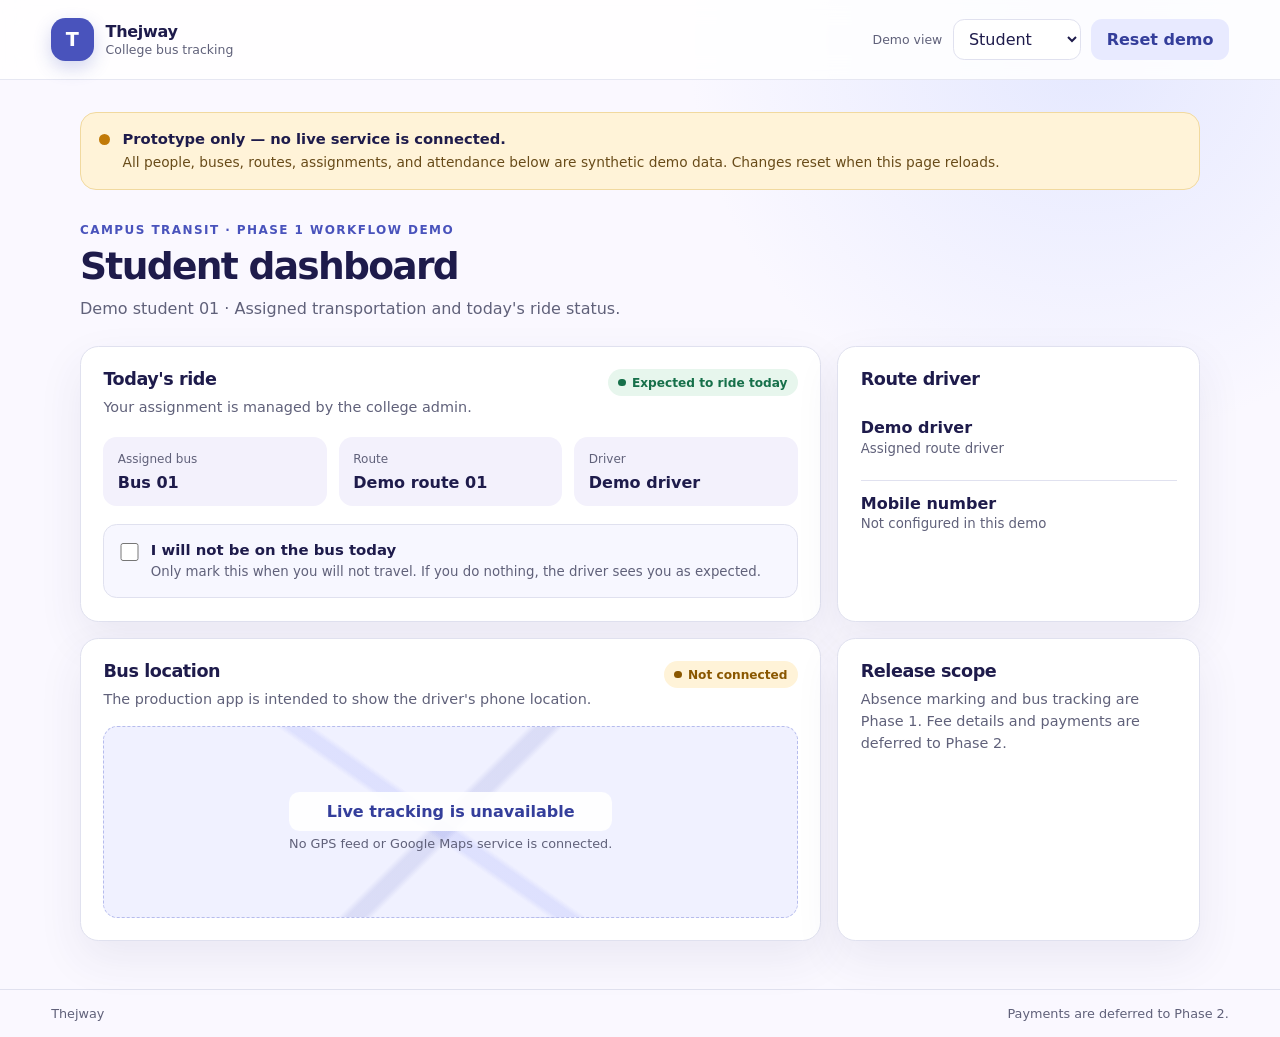
==== frontend/app/index.html @ d7212ba6 "Build Thejway Phase 1 demo and docs Add the interactive demo, sourced requirements, preserved protot" ====
<!doctype html>
<html lang="en">
  <head>
    <meta charset="utf-8">
    <meta name="viewport" content="width=device-width, initial-scale=1">
    <meta name="theme-color" content="#faf8ff">
    <title>Thejway | College Bus Tracking</title>
    <link rel="stylesheet" href="styles.css">
    <script src="app.js" defer></script>
  </head>
  <body>
    <a class="skip-link" href="#main">Skip to app content</a>
    <header class="site-header">
      <a class="brand" href="./" aria-label="Thejway home">
        <span class="brand-mark" aria-hidden="true">T</span>
        <span class="brand-copy">
          <strong>Thejway</strong>
          <span>College bus tracking</span>
        </span>
      </a>
      <div class="role-tools">
        <label for="role-select">Demo view</label>
        <span class="sr-only" id="role-help">Choose a demo role to view its workflow.</span>
        <select id="role-select" aria-describedby="role-help">
          <option value="student">Student</option>
          <option value="faculty">Faculty</option>
          <option value="driver">Driver</option>
          <option value="admin">Admin</option>
        </select>
        <button class="button button-quiet" id="reset-demo" type="button">Reset demo</button>
      </div>
    </header>

    <main class="page-shell" id="main">
      <aside class="demo-notice" role="note">
        <span class="notice-dot" aria-hidden="true"></span>
        <div>
          <strong>Prototype only — no live service is connected.</strong>
          <p>All people, buses, routes, assignments, and attendance below are synthetic demo data. Changes reset when this page reloads.</p>
        </div>
      </aside>

      <p class="eyebrow">Campus transit · Phase 1 workflow demo</p>
      <div class="page-intro" id="view-intro"></div>
      <p class="sr-only" id="live-announcement" aria-live="polite"></p>
      <section id="dashboard" aria-labelledby="view-title"></section>
    </main>

    <footer class="site-footer">
      <span>Thejway</span>
      <span>Payments are deferred to Phase 2.</span>
    </footer>
  </body>
</html>
---- frontend/app/styles.css ----
:root {
  color-scheme: light;
  --canvas: #faf8ff;
  --surface: #ffffff;
  --surface-soft: #f3f1fc;
  --ink: #1e1b4b;
  --muted: #60617a;
  --primary: #4953bc;
  --primary-dark: #343e9b;
  --primary-soft: #e8eaff;
  --border: #e0e1ef;
  --success: #16704a;
  --success-soft: #e7f6ed;
  --warning: #8a5700;
  --warning-soft: #fff3d8;
  --danger: #a42b31;
  --danger-soft: #ffebec;
  --shadow: 0 18px 45px rgba(48, 47, 97, 0.08);
  font-family: Inter, ui-sans-serif, system-ui, -apple-system, BlinkMacSystemFont, "Segoe UI", sans-serif;
}

* {
  box-sizing: border-box;
}

body {
  min-width: 320px;
  min-height: 100vh;
  margin: 0;
  color: var(--ink);
  background:
    radial-gradient(circle at 85% 4%, rgba(199, 210, 254, 0.42), transparent 25rem),
    var(--canvas);
}

button,
select {
  font: inherit;
}

button,
select,
a {
  -webkit-tap-highlight-color: transparent;
}

button:focus-visible,
select:focus-visible,
a:focus-visible,
input:focus-visible {
  outline: 3px solid #818cf8;
  outline-offset: 3px;
}

.skip-link {
  position: absolute;
  z-index: 10;
  top: 0.5rem;
  left: 0.5rem;
  padding: 0.65rem 0.9rem;
  color: #fff;
  background: var(--primary-dark);
  border-radius: 0.5rem;
  transform: translateY(-160%);
}

.skip-link:focus {
  transform: translateY(0);
}

.site-header {
  display: flex;
  align-items: center;
  justify-content: space-between;
  gap: 1.25rem;
  min-height: 5rem;
  padding: 0.8rem clamp(1rem, 4vw, 3.5rem);
  background: rgba(255, 255, 255, 0.86);
  border-bottom: 1px solid rgba(224, 225, 239, 0.8);
  backdrop-filter: blur(14px);
}

.brand {
  display: inline-flex;
  align-items: center;
  gap: 0.75rem;
  color: inherit;
  text-decoration: none;
}

.brand-mark {
  display: grid;
  width: 2.65rem;
  height: 2.65rem;
  place-items: center;
  color: white;
  background: var(--primary);
  border-radius: 0.9rem;
  box-shadow: 0 7px 18px rgba(73, 83, 188, 0.24);
  font-size: 1.2rem;
  font-weight: 800;
}

.brand-copy {
  display: grid;
  gap: 0.12rem;
}

.brand-copy strong {
  font-size: 1rem;
  letter-spacing: -0.02em;
}

.brand-copy span,
.role-tools label {
  color: var(--muted);
  font-size: 0.78rem;
}

.role-tools {
  display: flex;
  align-items: center;
  gap: 0.65rem;
}

select {
  min-height: 2.55rem;
  padding: 0.45rem 2rem 0.45rem 0.7rem;
  color: var(--ink);
  background: var(--surface);
  border: 1px solid var(--border);
  border-radius: 0.7rem;
}

.button {
  min-height: 2.55rem;
  padding: 0.55rem 0.9rem;
  border: 1px solid transparent;
  border-radius: 0.7rem;
  cursor: pointer;
  font-weight: 650;
  transition: background-color 140ms ease, transform 140ms ease;
}

.button:hover {
  transform: translateY(-1px);
}

.button-quiet {
  color: var(--primary-dark);
  background: var(--primary-soft);
}

.button-quiet:hover {
  background: #dfe3ff;
}

.page-shell {
  width: min(1120px, calc(100% - 2rem));
  margin: 0 auto;
  padding: 2rem 0 3rem;
}

.demo-notice {
  display: flex;
  align-items: flex-start;
  gap: 0.8rem;
  padding: 1rem 1.1rem;
  background: var(--warning-soft);
  border: 1px solid #f1d99f;
  border-radius: 1rem;
}

.notice-dot {
  flex: 0 0 auto;
  width: 0.7rem;
  height: 0.7rem;
  margin-top: 0.3rem;
  background: #c17a08;
  border-radius: 50%;
}

.demo-notice strong {
  font-size: 0.92rem;
}

.demo-notice p {
  margin: 0.25rem 0 0;
  color: #684b19;
  font-size: 0.86rem;
  line-height: 1.5;
}

.eyebrow {
  margin: 2.1rem 0 0.45rem;
  color: var(--primary);
  font-size: 0.75rem;
  font-weight: 800;
  letter-spacing: 0.12em;
  text-transform: uppercase;
}

.page-intro h1 {
  margin: 0;
  font-size: clamp(1.7rem, 4vw, 2.35rem);
  letter-spacing: -0.045em;
}

.page-intro p {
  margin: 0.5rem 0 0;
  color: var(--muted);
  line-height: 1.6;
}

.dashboard-grid {
  display: grid;
  grid-template-columns: repeat(12, minmax(0, 1fr));
  gap: 1rem;
  margin-top: 1.5rem;
}

.panel {
  min-width: 0;
  padding: clamp(1rem, 2vw, 1.4rem);
  background: var(--surface);
  border: 1px solid var(--border);
  border-radius: 1.15rem;
  box-shadow: var(--shadow);
}

.panel-wide {
  grid-column: span 8;
}

.panel-narrow {
  grid-column: span 4;
}

.panel-full {
  grid-column: 1 / -1;
}

.panel h2,
.panel h3 {
  margin: 0;
  letter-spacing: -0.025em;
}

.panel h2 {
  font-size: 1.1rem;
}

.panel h3 {
  font-size: 0.98rem;
}

.panel-copy {
  margin: 0.4rem 0 0;
  color: var(--muted);
  font-size: 0.9rem;
  line-height: 1.55;
}

.panel-heading {
  display: flex;
  align-items: flex-start;
  justify-content: space-between;
  gap: 1rem;
}

.status-pill {
  display: inline-flex;
  align-items: center;
  gap: 0.4rem;
  width: fit-content;
  padding: 0.4rem 0.65rem;
  border-radius: 99px;
  font-size: 0.76rem;
  font-weight: 750;
  white-space: nowrap;
}

.status-pill::before {
  width: 0.45rem;
  height: 0.45rem;
  background: currentColor;
  border-radius: 50%;
  content: "";
}

.status-expected,
.status-stop {
  color: var(--success);
  background: var(--success-soft);
}

.status-absent,
.status-pass {
  color: var(--danger);
  background: var(--danger-soft);
}

.status-offline {
  color: var(--warning);
  background: var(--warning-soft);
}

.metric-grid {
  display: grid;
  grid-template-columns: repeat(3, minmax(0, 1fr));
  gap: 0.75rem;
  margin-top: 1.2rem;
}

.metric {
  min-width: 0;
  padding: 0.9rem;
  background: var(--surface-soft);
  border-radius: 0.85rem;
}

.metric span,
.metric strong {
  display: block;
}

.metric span {
  color: var(--muted);
  font-size: 0.75rem;
}

.metric strong {
  margin-top: 0.45rem;
  overflow-wrap: anywhere;
  font-size: 1rem;
}

.attendance-control {
  display: flex;
  align-items: flex-start;
  gap: 0.75rem;
  margin-top: 1.1rem;
  padding: 1rem;
  background: #f7f7ff;
  border: 1px solid var(--border);
  border-radius: 0.85rem;
  cursor: pointer;
}

.attendance-control input {
  width: 1.15rem;
  height: 1.15rem;
  margin: 0.12rem 0 0;
  accent-color: var(--primary);
}

.attendance-control span {
  display: grid;
  gap: 0.2rem;
}

.attendance-control strong {
  font-size: 0.93rem;
}

.attendance-control small {
  color: var(--muted);
  line-height: 1.45;
}

.map-placeholder {
  display: grid;
  min-height: 12rem;
  margin-top: 1rem;
  padding: 1.1rem;
  place-items: center;
  overflow: hidden;
  color: var(--primary-dark);
  text-align: center;
  background:
    linear-gradient(135deg, transparent 48%, rgba(73, 83, 188, 0.13) 49%, rgba(73, 83, 188, 0.13) 51%, transparent 52%),
    linear-gradient(35deg, transparent 46%, rgba(129, 140, 248, 0.16) 47%, rgba(129, 140, 248, 0.16) 49%, transparent 50%),
    #f0f1ff;
  border: 1px dashed #b6bced;
  border-radius: 0.9rem;
}

.map-placeholder strong {
  display: block;
  padding: 0.6rem 0.8rem;
  background: rgba(255, 255, 255, 0.92);
  border-radius: 0.65rem;
}

.map-placeholder span {
  display: block;
  margin-top: 0.35rem;
  color: var(--muted);
  font-size: 0.8rem;
}

.list-stack {
  display: grid;
  gap: 0.7rem;
  margin-top: 1rem;
}

.list-row {
  display: flex;
  align-items: center;
  justify-content: space-between;
  gap: 0.8rem;
  padding: 0.8rem 0;
  border-top: 1px solid var(--border);
}

.list-row:first-child {
  border-top: 0;
}

.list-row strong,
.list-row small {
  display: block;
}

.list-row small {
  margin-top: 0.22rem;
  color: var(--muted);
}

.table-wrap {
  width: 100%;
  margin-top: 1rem;
  overflow-x: auto;
}

table {
  width: 100%;
  border-collapse: collapse;
  text-align: left;
}

caption {
  padding-bottom: 0.7rem;
  color: var(--muted);
  font-size: 0.84rem;
  text-align: left;
}

th,
td {
  padding: 0.8rem 0.7rem;
  border-bottom: 1px solid var(--border);
  vertical-align: middle;
}

thead th {
  color: var(--muted);
  font-size: 0.75rem;
  font-weight: 750;
  letter-spacing: 0.05em;
  text-transform: uppercase;
}

tbody th {
  font-size: 0.9rem;
  font-weight: 650;
}

td {
  color: var(--muted);
  font-size: 0.88rem;
}

.assignment-select {
  min-width: 8.5rem;
}

.phase-note {
  padding: 0.85rem 1rem;
  color: var(--muted);
  background: var(--surface-soft);
  border-radius: 0.8rem;
  font-size: 0.85rem;
  line-height: 1.5;
}

.phase-note strong {
  color: var(--ink);
}

.site-footer {
  display: flex;
  justify-content: space-between;
  gap: 1rem;
  padding: 1rem clamp(1rem, 4vw, 3.5rem);
  color: var(--muted);
  border-top: 1px solid var(--border);
  font-size: 0.8rem;
}

.sr-only {
  position: absolute;
  width: 1px;
  height: 1px;
  padding: 0;
  margin: -1px;
  overflow: hidden;
  clip: rect(0, 0, 0, 0);
  white-space: nowrap;
  border: 0;
}

@media (max-width: 760px) {
  .site-header {
    align-items: flex-start;
    flex-direction: column;
  }

  .role-tools {
    width: 100%;
    flex-wrap: wrap;
  }

  .role-tools select {
    flex: 1;
    min-width: 8rem;
  }

  .panel-wide,
  .panel-narrow {
    grid-column: 1 / -1;
  }

  .metric-grid {
    grid-template-columns: 1fr;
  }

  .site-footer {
    flex-direction: column;
  }
}

@media (prefers-reduced-motion: reduce) {
  *,
  *::before,
  *::after {
    scroll-behavior: auto !important;
    transition-duration: 0.01ms !important;
  }
}
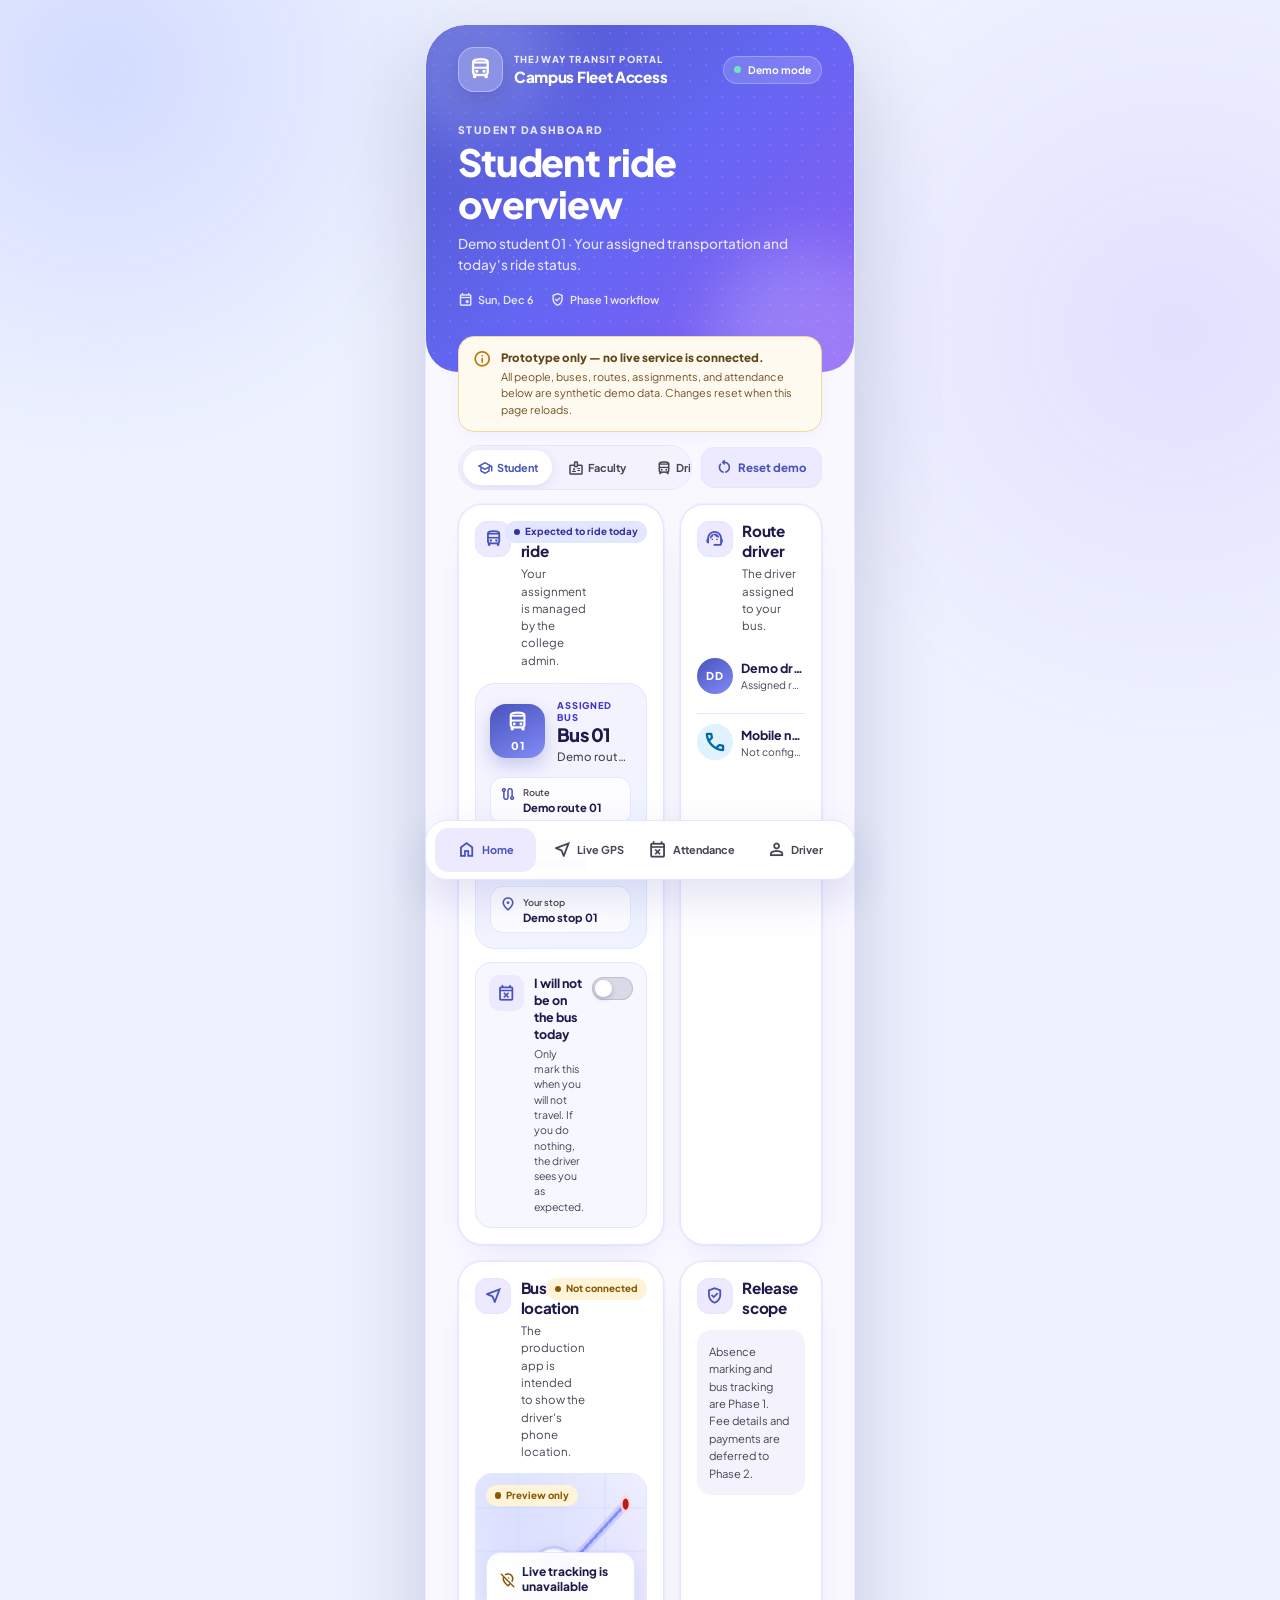
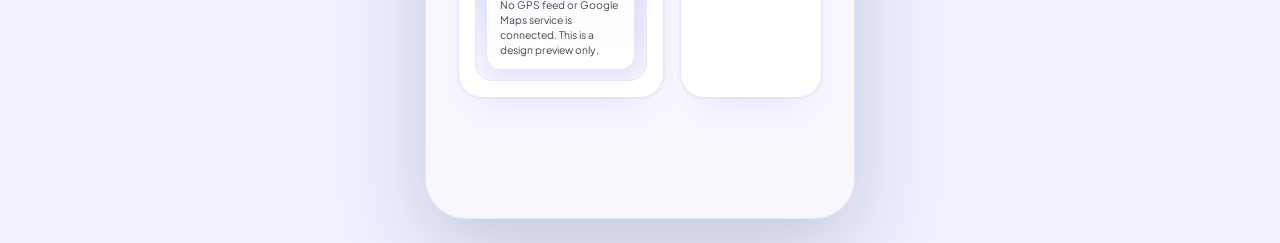
==== commit 9ffda462: "Align Phase 1 demo with Stitch design language" ====
--- a/frontend/app/index.html
+++ b/frontend/app/index.html
@@ -2,53 +2,99 @@
 <html lang="en">
   <head>
     <meta charset="utf-8">
-    <meta name="viewport" content="width=device-width, initial-scale=1">
-    <meta name="theme-color" content="#faf8ff">
+    <meta name="viewport" content="width=device-width, initial-scale=1, viewport-fit=cover">
+    <meta name="theme-color" content="#4953bc">
+    <meta name="description" content="Thejway college bus tracking — Phase 1 workflow demo. Synthetic data only.">
     <title>Thejway | College Bus Tracking</title>
+    <link rel="preconnect" href="https://fonts.googleapis.com">
+    <link rel="preconnect" href="https://fonts.gstatic.com" crossorigin>
+    <link href="https://fonts.googleapis.com/css2?family=Plus+Jakarta+Sans:wght@400;500;600;700;800&display=swap" rel="stylesheet">
+    <link href="https://fonts.googleapis.com/css2?family=Material+Symbols+Outlined:opsz,wght,FILL,GRAD@20..48,100..700,0..1,-50..200&display=swap" rel="stylesheet">
     <link rel="stylesheet" href="styles.css">
     <script src="app.js" defer></script>
   </head>
   <body>
     <a class="skip-link" href="#main">Skip to app content</a>
-    <header class="site-header">
-      <a class="brand" href="./" aria-label="Thejway home">
-        <span class="brand-mark" aria-hidden="true">T</span>
-        <span class="brand-copy">
-          <strong>Thejway</strong>
-          <span>College bus tracking</span>
-        </span>
-      </a>
-      <div class="role-tools">
-        <label for="role-select">Demo view</label>
-        <span class="sr-only" id="role-help">Choose a demo role to view its workflow.</span>
-        <select id="role-select" aria-describedby="role-help">
-          <option value="student">Student</option>
-          <option value="faculty">Faculty</option>
-          <option value="driver">Driver</option>
-          <option value="admin">Admin</option>
-        </select>
-        <button class="button button-quiet" id="reset-demo" type="button">Reset demo</button>
-      </div>
-    </header>
 
-    <main class="page-shell" id="main">
-      <aside class="demo-notice" role="note">
-        <span class="notice-dot" aria-hidden="true"></span>
-        <div>
-          <strong>Prototype only — no live service is connected.</strong>
-          <p>All people, buses, routes, assignments, and attendance below are synthetic demo data. Changes reset when this page reloads.</p>
+    <div class="app-frame">
+      <header class="app-hero">
+        <div class="hero-pattern" aria-hidden="true"></div>
+        <div class="hero-glow hero-glow-a" aria-hidden="true"></div>
+        <div class="hero-glow hero-glow-b" aria-hidden="true"></div>
+
+        <div class="hero-top">
+          <a class="brand" href="./">
+            <span class="brand-mark" aria-hidden="true">
+              <span class="material-symbols-outlined">directions_bus</span>
+            </span>
+            <span class="brand-copy">
+              <span class="brand-eyebrow">Thejway Transit Portal</span>
+              <strong>Campus Fleet Access</strong>
+            </span>
+          </a>
+          <span class="hero-pill">
+            <span class="hero-pill-dot" aria-hidden="true"></span>
+            Demo mode
+          </span>
         </div>
-      </aside>
 
-      <p class="eyebrow">Campus transit · Phase 1 workflow demo</p>
-      <div class="page-intro" id="view-intro"></div>
-      <p class="sr-only" id="live-announcement" aria-live="polite"></p>
-      <section id="dashboard" aria-labelledby="view-title"></section>
-    </main>
+        <div class="hero-copy">
+          <p class="hero-eyebrow" id="hero-eyebrow">Student dashboard</p>
+          <h1 id="view-title">Today's ride</h1>
+          <p id="view-subtitle">Assigned transportation and today's ride status.</p>
+        </div>
 
-    <footer class="site-footer">
-      <span>Thejway</span>
-      <span>Payments are deferred to Phase 2.</span>
-    </footer>
+        <div class="hero-meta">
+          <span class="hero-meta-item">
+            <span class="material-symbols-outlined" aria-hidden="true">event</span>
+            <span id="today-label">Today</span>
+          </span>
+          <span class="hero-meta-item">
+            <span class="material-symbols-outlined" aria-hidden="true">verified_user</span>
+            Phase 1 workflow
+          </span>
+        </div>
+      </header>
+
+      <main class="app-main" id="main">
+        <aside class="demo-notice" role="note">
+          <span class="notice-icon material-symbols-outlined" aria-hidden="true">info</span>
+          <div>
+            <strong>Prototype only — no live service is connected.</strong>
+            <p>All people, buses, routes, assignments, and attendance below are synthetic demo data. Changes reset when this page reloads.</p>
+          </div>
+        </aside>
+
+        <section class="demo-controls" aria-label="Demo controls">
+          <div class="segmented" role="group" aria-label="Choose a demo role">
+            <button class="segmented-button is-active" type="button" data-role="student" data-label="Student" aria-pressed="true">
+              <span class="material-symbols-outlined" aria-hidden="true">school</span>
+              Student
+            </button>
+            <button class="segmented-button" type="button" data-role="faculty" data-label="Faculty" aria-pressed="false">
+              <span class="material-symbols-outlined" aria-hidden="true">badge</span>
+              Faculty
+            </button>
+            <button class="segmented-button" type="button" data-role="driver" data-label="Driver" aria-pressed="false">
+              <span class="material-symbols-outlined" aria-hidden="true">directions_bus</span>
+              Driver
+            </button>
+            <button class="segmented-button" type="button" data-role="admin" data-label="Admin" aria-pressed="false">
+              <span class="material-symbols-outlined" aria-hidden="true">admin_panel_settings</span>
+              Admin
+            </button>
+          </div>
+          <button class="button button-quiet" id="reset-demo" type="button">
+            <span class="material-symbols-outlined" aria-hidden="true">restart_alt</span>
+            Reset demo
+          </button>
+        </section>
+
+        <p class="sr-only" id="live-announcement" aria-live="polite"></p>
+        <section id="dashboard" aria-labelledby="view-title"></section>
+      </main>
+
+      <nav class="bottom-nav" id="bottom-nav" aria-label="Demo navigation"></nav>
+    </div>
   </body>
 </html>
--- a/frontend/app/styles.css
+++ b/frontend/app/styles.css
@@ -1,40 +1,85 @@
 :root {
   color-scheme: light;
-  --canvas: #faf8ff;
-  --surface: #ffffff;
-  --surface-soft: #f3f1fc;
-  --ink: #1e1b4b;
-  --muted: #60617a;
+
+  /* Stitch / Thejus pastel-lavender transit theme */
+  --surface-canvas: #faf8ff;
+  --surface: #fbf8ff;
+  --surface-card: #ffffff;
+  --surface-card-tint: #f5f3ff;
+  --surface-container-low: #f4f2fd;
+  --surface-container: #eeedf7;
+  --surface-container-high: #e8e7f1;
+  --surface-container-highest: #e3e1ec;
+
+  --text-primary: #1e1b4b;
+  --text-secondary: #4338ca;
+  --text-muted: #6366f1;
+  --on-surface-variant: #454653;
+  --outline: #767684;
+  --outline-variant: #c6c5d5;
+
   --primary: #4953bc;
-  --primary-dark: #343e9b;
-  --primary-soft: #e8eaff;
-  --border: #e0e1ef;
-  --success: #16704a;
-  --success-soft: #e7f6ed;
-  --warning: #8a5700;
-  --warning-soft: #fff3d8;
-  --danger: #a42b31;
-  --danger-soft: #ffebec;
-  --shadow: 0 18px 45px rgba(48, 47, 97, 0.08);
-  font-family: Inter, ui-sans-serif, system-ui, -apple-system, BlinkMacSystemFont, "Segoe UI", sans-serif;
+  --primary-container: #818cf8;
+  --primary-fixed: #e0e0ff;
+  --primary-fixed-dim: #bdc2ff;
+  --secondary: #674bb5;
+  --secondary-container: #ab8ffe;
+  --secondary-fixed: #e8ddff;
+  --secondary-fixed-dim: #cebdff;
+  --lavender-subtle: #ede9fe;
+  --lavender-mist: #ddd6fe;
+  --lilac-pastel: #c4b5fd;
+  --periwinkle-light: #c7d2fe;
+
+  --border-subtle: #e0e7ff;
+  --border-hover: #c7d2fe;
+
+  --badge-active-bg: #e0e7ff;
+  --badge-active-text: #3730a3;
+  --badge-scheduled-bg: #e0f2fe;
+  --badge-scheduled-text: #0369a1;
+  --badge-delayed-bg: #fee2e2;
+  --badge-delayed-text: #991b1b;
+  --warning-bg: #fff3d8;
+  --warning-text: #8a5700;
+  --warning-border: #f1d99f;
+
+  --shadow-card: 0 20px 40px -15px rgba(73, 83, 188, 0.12), 0 0 1px 1px rgba(224, 231, 255, 0.6);
+  --shadow-soft: 0 4px 18px rgba(99, 102, 241, 0.06);
+  --shadow-button: 0 10px 25px -5px rgba(73, 83, 188, 0.4), 0 4px 6px -2px rgba(73, 83, 188, 0.2);
+
+  --radius-card: 1.5rem;
+  --radius-panel: 1.15rem;
+  --font-sans: "Plus Jakarta Sans", -apple-system, BlinkMacSystemFont, "Segoe UI", Roboto, sans-serif;
+
+  font-family: var(--font-sans);
+  font-feature-settings: "cv02", "cv03", "cv04", "cv11";
 }
 
 * {
   box-sizing: border-box;
+}
+
+html {
+  min-width: 320px;
+  background: #eef2ff;
 }
 
 body {
   min-width: 320px;
   min-height: 100vh;
   margin: 0;
-  color: var(--ink);
+  color: var(--text-primary);
   background:
-    radial-gradient(circle at 85% 4%, rgba(199, 210, 254, 0.42), transparent 25rem),
-    var(--canvas);
+    radial-gradient(circle at 8% 4%, rgba(199, 210, 254, 0.7), transparent 24rem),
+    radial-gradient(circle at 92% 18%, rgba(221, 214, 254, 0.65), transparent 26rem),
+    #eef2ff;
+  -webkit-tap-highlight-color: transparent;
 }
 
 button,
-select {
+select,
+input {
   font: inherit;
 }
 
@@ -48,98 +93,334 @@
 select:focus-visible,
 a:focus-visible,
 input:focus-visible {
-  outline: 3px solid #818cf8;
+  outline: 3px solid var(--primary-container);
   outline-offset: 3px;
 }
 
-.skip-link {
+button {
+  cursor: pointer;
+}
+
+img,
+svg {
+  display: block;
+  max-width: 100%;
+}
+
+/* ---------- App frame ---------- */
+
+.app-frame {
+  position: relative;
+  width: 100%;
+  max-width: 430px;
+  min-height: 100vh;
+  margin: 0 auto;
+  overflow: hidden;
+  background: var(--surface-canvas);
+  box-shadow: 0 30px 80px rgba(30, 27, 75, 0.18);
+}
+
+/* ---------- Hero ---------- */
+
+.app-hero {
+  position: relative;
+  z-index: 0;
+  overflow: hidden;
+  padding: 1.15rem 1.15rem 3.7rem;
+  color: #fff;
+  background: linear-gradient(135deg, #4f56c7 0%, #6366f1 48%, #8b5cf6 100%);
+  border-radius: 0 0 2rem 2rem;
+}
+
+.hero-pattern {
   position: absolute;
-  z-index: 10;
-  top: 0.5rem;
-  left: 0.5rem;
-  padding: 0.65rem 0.9rem;
-  color: #fff;
-  background: var(--primary-dark);
-  border-radius: 0.5rem;
-  transform: translateY(-160%);
-}
-
-.skip-link:focus {
-  transform: translateY(0);
-}
-
-.site-header {
+  inset: 0;
+  background-image: radial-gradient(rgba(255, 255, 255, 0.35) 1.2px, transparent 1.2px);
+  background-size: 16px 16px;
+  opacity: 0.28;
+  pointer-events: none;
+}
+
+.hero-glow {
+  position: absolute;
+  border-radius: 50%;
+  filter: blur(2rem);
+  pointer-events: none;
+}
+
+.hero-glow-a {
+  right: -3rem;
+  bottom: -4rem;
+  width: 12rem;
+  height: 12rem;
+  background: rgba(255, 255, 255, 0.2);
+}
+
+.hero-glow-b {
+  top: -4rem;
+  left: -3rem;
+  width: 11rem;
+  height: 11rem;
+  background: rgba(165, 180, 252, 0.35);
+}
+
+.hero-top {
+  position: relative;
+  z-index: 1;
   display: flex;
   align-items: center;
   justify-content: space-between;
-  gap: 1.25rem;
-  min-height: 5rem;
-  padding: 0.8rem clamp(1rem, 4vw, 3.5rem);
-  background: rgba(255, 255, 255, 0.86);
-  border-bottom: 1px solid rgba(224, 225, 239, 0.8);
-  backdrop-filter: blur(14px);
+  gap: 0.9rem;
 }
 
 .brand {
   display: inline-flex;
   align-items: center;
-  gap: 0.75rem;
+  min-width: 0;
+  gap: 0.7rem;
   color: inherit;
   text-decoration: none;
 }
 
 .brand-mark {
   display: grid;
-  width: 2.65rem;
-  height: 2.65rem;
+  flex: 0 0 auto;
+  width: 2.8rem;
+  height: 2.8rem;
   place-items: center;
-  color: white;
-  background: var(--primary);
-  border-radius: 0.9rem;
-  box-shadow: 0 7px 18px rgba(73, 83, 188, 0.24);
-  font-size: 1.2rem;
+  color: #fff;
+  background: rgba(255, 255, 255, 0.2);
+  border: 1px solid rgba(255, 255, 255, 0.35);
+  border-radius: 1rem;
+  box-shadow: 0 8px 20px rgba(30, 27, 75, 0.16);
+  backdrop-filter: blur(10px);
+}
+
+.brand-mark .material-symbols-outlined {
+  font-size: 1.55rem;
+}
+
+.brand-copy {
+  display: grid;
+  min-width: 0;
+  gap: 0.12rem;
+}
+
+.brand-eyebrow {
+  overflow: hidden;
+  color: var(--lavender-subtle);
+  font-size: 0.6rem;
   font-weight: 800;
-}
-
-.brand-copy {
-  display: grid;
-  gap: 0.12rem;
+  letter-spacing: 0.12em;
+  text-overflow: ellipsis;
+  text-transform: uppercase;
+  white-space: nowrap;
 }
 
 .brand-copy strong {
+  overflow: hidden;
+  font-size: 0.95rem;
+  font-weight: 800;
+  letter-spacing: -0.02em;
+  text-overflow: ellipsis;
+  white-space: nowrap;
+}
+
+.hero-pill {
+  display: inline-flex;
+  flex: 0 0 auto;
+  align-items: center;
+  gap: 0.4rem;
+  padding: 0.4rem 0.65rem;
+  color: #fff;
+  background: rgba(255, 255, 255, 0.15);
+  border: 1px solid rgba(255, 255, 255, 0.25);
+  border-radius: 99px;
+  font-size: 0.65rem;
+  font-weight: 700;
+  white-space: nowrap;
+  backdrop-filter: blur(10px);
+}
+
+.hero-pill-dot {
+  width: 0.45rem;
+  height: 0.45rem;
+  background: #6ee7b7;
+  border-radius: 50%;
+  box-shadow: 0 0 0 0 rgba(110, 231, 183, 0.6);
+  animation: livePulse 2.4s ease-in-out infinite;
+}
+
+.hero-copy {
+  position: relative;
+  z-index: 1;
+  margin-top: 1.65rem;
+}
+
+.hero-eyebrow {
+  margin: 0;
+  color: var(--lavender-subtle);
+  font-size: 0.65rem;
+  font-weight: 800;
+  letter-spacing: 0.14em;
+  text-transform: uppercase;
+}
+
+.hero-copy h1 {
+  margin: 0.35rem 0 0;
+  font-size: clamp(1.7rem, 8vw, 2.1rem);
+  font-weight: 800;
+  letter-spacing: -0.03em;
+  line-height: 1.1;
+  word-spacing: 0.04em;
+}
+
+.hero-copy p:last-child {
+  max-width: 21rem;
+  margin: 0.55rem 0 0;
+  color: rgba(237, 233, 254, 0.96);
+  font-size: 0.8rem;
+  font-weight: 500;
+  line-height: 1.55;
+}
+
+.hero-meta {
+  position: relative;
+  z-index: 1;
+  display: flex;
+  flex-wrap: wrap;
+  gap: 0.65rem 1rem;
+  margin-top: 1.1rem;
+  color: rgba(255, 255, 255, 0.85);
+  font-size: 0.68rem;
+  font-weight: 600;
+}
+
+.hero-meta-item {
+  display: inline-flex;
+  align-items: center;
+  gap: 0.3rem;
+}
+
+.hero-meta-item .material-symbols-outlined {
+  font-size: 0.95rem;
+}
+
+/* ---------- Main ---------- */
+
+.app-main {
+  position: relative;
+  z-index: 1;
+  margin-top: -2rem;
+  padding: 0 0.9rem 7.5rem;
+}
+
+.demo-notice {
+  display: flex;
+  align-items: flex-start;
+  gap: 0.65rem;
+  padding: 0.8rem 0.85rem;
+  background: #fffaf0;
+  border: 1px solid var(--warning-border);
+  border-radius: 1rem;
+  box-shadow: var(--shadow-soft);
+}
+
+.notice-icon {
+  flex: 0 0 auto;
+  color: #c17a08;
+  font-size: 1.15rem;
+}
+
+.demo-notice strong {
+  display: block;
+  color: #5f4517;
+  font-size: 0.72rem;
+  font-weight: 800;
+  line-height: 1.35;
+}
+
+.demo-notice p {
+  margin: 0.2rem 0 0;
+  color: #735321;
+  font-size: 0.68rem;
+  line-height: 1.5;
+}
+
+.demo-controls {
+  display: flex;
+  align-items: center;
+  gap: 0.55rem;
+  margin-top: 0.85rem;
+}
+
+.segmented {
+  display: flex;
+  flex: 1 1 auto;
+  align-items: center;
+  min-width: 0;
+  gap: 0.15rem;
+  padding: 0.25rem;
+  overflow-x: auto;
+  background: var(--surface-container-low);
+  border: 1px solid var(--border-subtle);
+  border-radius: 99px;
+  scrollbar-width: none;
+}
+
+.segmented::-webkit-scrollbar {
+  display: none;
+}
+
+.segmented-button {
+  display: inline-flex;
+  flex: 1 0 auto;
+  align-items: center;
+  justify-content: center;
+  gap: 0.28rem;
+  min-height: 2.2rem;
+  padding: 0.42rem 0.55rem;
+  color: var(--on-surface-variant);
+  background: transparent;
+  border: 0;
+  border-radius: 99px;
+  font-size: 0.68rem;
+  font-weight: 700;
+  white-space: nowrap;
+  transition: background-color 140ms ease, color 140ms ease, box-shadow 140ms ease;
+}
+
+.segmented-button .material-symbols-outlined {
   font-size: 1rem;
-  letter-spacing: -0.02em;
-}
-
-.brand-copy span,
-.role-tools label {
-  color: var(--muted);
-  font-size: 0.78rem;
-}
-
-.role-tools {
-  display: flex;
-  align-items: center;
-  gap: 0.65rem;
-}
-
-select {
+}
+
+.segmented-button:hover {
+  color: var(--text-primary);
+  background: rgba(255, 255, 255, 0.6);
+}
+
+.segmented-button.is-active {
+  color: var(--primary);
+  background: #fff;
+  box-shadow: 0 3px 12px rgba(73, 83, 188, 0.12);
+}
+
+.button {
+  display: inline-flex;
+  align-items: center;
+  justify-content: center;
+  gap: 0.35rem;
   min-height: 2.55rem;
-  padding: 0.45rem 2rem 0.45rem 0.7rem;
-  color: var(--ink);
-  background: var(--surface);
-  border: 1px solid var(--border);
-  border-radius: 0.7rem;
-}
-
-.button {
-  min-height: 2.55rem;
-  padding: 0.55rem 0.9rem;
+  padding: 0.55rem 0.85rem;
   border: 1px solid transparent;
-  border-radius: 0.7rem;
-  cursor: pointer;
-  font-weight: 650;
-  transition: background-color 140ms ease, transform 140ms ease;
+  border-radius: 0.8rem;
+  font-size: 0.72rem;
+  font-weight: 750;
+  transition: background-color 140ms ease, transform 140ms ease, box-shadow 140ms ease;
+}
+
+.button .material-symbols-outlined {
+  font-size: 1.05rem;
 }
 
 .button:hover {
@@ -147,357 +428,956 @@
 }
 
 .button-quiet {
-  color: var(--primary-dark);
-  background: var(--primary-soft);
+  flex: 0 0 auto;
+  color: var(--primary);
+  background: var(--lavender-subtle);
+  border-color: var(--border-subtle);
 }
 
 .button-quiet:hover {
-  background: #dfe3ff;
-}
-
-.page-shell {
-  width: min(1120px, calc(100% - 2rem));
-  margin: 0 auto;
-  padding: 2rem 0 3rem;
-}
-
-.demo-notice {
-  display: flex;
-  align-items: flex-start;
-  gap: 0.8rem;
-  padding: 1rem 1.1rem;
-  background: var(--warning-soft);
-  border: 1px solid #f1d99f;
-  border-radius: 1rem;
-}
-
-.notice-dot {
-  flex: 0 0 auto;
-  width: 0.7rem;
-  height: 0.7rem;
-  margin-top: 0.3rem;
-  background: #c17a08;
-  border-radius: 50%;
-}
-
-.demo-notice strong {
-  font-size: 0.92rem;
-}
-
-.demo-notice p {
-  margin: 0.25rem 0 0;
-  color: #684b19;
-  font-size: 0.86rem;
-  line-height: 1.5;
-}
-
-.eyebrow {
-  margin: 2.1rem 0 0.45rem;
-  color: var(--primary);
-  font-size: 0.75rem;
-  font-weight: 800;
-  letter-spacing: 0.12em;
-  text-transform: uppercase;
-}
-
-.page-intro h1 {
-  margin: 0;
-  font-size: clamp(1.7rem, 4vw, 2.35rem);
-  letter-spacing: -0.045em;
-}
-
-.page-intro p {
-  margin: 0.5rem 0 0;
-  color: var(--muted);
-  line-height: 1.6;
-}
+  background: var(--lavender-mist);
+}
+
+.button-primary {
+  color: #fff;
+  background: linear-gradient(135deg, var(--primary), var(--primary-container));
+  box-shadow: var(--shadow-button);
+}
+
+.button-primary:hover {
+  box-shadow: 0 12px 28px -6px rgba(73, 83, 188, 0.5);
+}
+
+/* ---------- Dashboard layout ---------- */
 
 .dashboard-grid {
   display: grid;
-  grid-template-columns: repeat(12, minmax(0, 1fr));
-  gap: 1rem;
-  margin-top: 1.5rem;
+  grid-template-columns: minmax(0, 1fr);
+  gap: 0.85rem;
+  margin-top: 0.85rem;
 }
 
 .panel {
   min-width: 0;
-  padding: clamp(1rem, 2vw, 1.4rem);
-  background: var(--surface);
-  border: 1px solid var(--border);
-  border-radius: 1.15rem;
-  box-shadow: var(--shadow);
-}
-
-.panel-wide {
-  grid-column: span 8;
-}
-
-.panel-narrow {
-  grid-column: span 4;
-}
-
+  padding: 1rem;
+  background: var(--surface-card);
+  border: 1px solid var(--border-subtle);
+  border-radius: var(--radius-card);
+  box-shadow: var(--shadow-card);
+}
+
+.panel-wide,
+.panel-narrow,
 .panel-full {
   grid-column: 1 / -1;
+}
+
+.panel-heading {
+  display: flex;
+  align-items: flex-start;
+  justify-content: space-between;
+  gap: 0.65rem;
+}
+
+.panel-title {
+  display: flex;
+  min-width: 0;
+  align-items: flex-start;
+  gap: 0.6rem;
+}
+
+.panel-icon {
+  display: grid;
+  flex: 0 0 auto;
+  width: 2.25rem;
+  height: 2.25rem;
+  place-items: center;
+  color: var(--primary);
+  background: var(--lavender-subtle);
+  border: 1px solid var(--border-subtle);
+  border-radius: 0.75rem;
+}
+
+.panel-icon .material-symbols-outlined {
+  font-size: 1.2rem;
 }
 
 .panel h2,
 .panel h3 {
   margin: 0;
-  letter-spacing: -0.025em;
-}
-
-.panel h2 {
-  font-size: 1.1rem;
+  color: var(--text-primary);
+  font-size: 0.95rem;
+  font-weight: 750;
+  letter-spacing: -0.02em;
+  line-height: 1.3;
 }
 
 .panel h3 {
-  font-size: 0.98rem;
+  font-size: 0.88rem;
 }
 
 .panel-copy {
-  margin: 0.4rem 0 0;
-  color: var(--muted);
-  font-size: 0.9rem;
-  line-height: 1.55;
-}
-
-.panel-heading {
-  display: flex;
-  align-items: flex-start;
-  justify-content: space-between;
-  gap: 1rem;
-}
+  margin: 0.3rem 0 0;
+  color: var(--on-surface-variant);
+  font-size: 0.72rem;
+  line-height: 1.5;
+}
+
+.overline {
+  display: block;
+  color: var(--text-secondary);
+  font-size: 0.58rem;
+  font-weight: 800;
+  letter-spacing: 0.1em;
+  text-transform: uppercase;
+}
+
+/* ---------- Status pills ---------- */
 
 .status-pill {
   display: inline-flex;
-  align-items: center;
-  gap: 0.4rem;
+  flex: 0 0 auto;
+  align-items: center;
+  gap: 0.3rem;
   width: fit-content;
-  padding: 0.4rem 0.65rem;
+  padding: 0.32rem 0.55rem;
   border-radius: 99px;
-  font-size: 0.76rem;
+  font-size: 0.61rem;
   font-weight: 750;
+  line-height: 1.2;
   white-space: nowrap;
 }
 
 .status-pill::before {
-  width: 0.45rem;
-  height: 0.45rem;
+  width: 0.38rem;
+  height: 0.38rem;
   background: currentColor;
   border-radius: 50%;
   content: "";
 }
 
 .status-expected,
+.status-active,
 .status-stop {
-  color: var(--success);
-  background: var(--success-soft);
+  color: var(--badge-active-text);
+  background: var(--badge-active-bg);
 }
 
 .status-absent,
 .status-pass {
-  color: var(--danger);
-  background: var(--danger-soft);
-}
-
-.status-offline {
-  color: var(--warning);
-  background: var(--warning-soft);
-}
-
-.metric-grid {
-  display: grid;
-  grid-template-columns: repeat(3, minmax(0, 1fr));
+  color: var(--badge-delayed-text);
+  background: var(--badge-delayed-bg);
+}
+
+.status-offline,
+.status-warning {
+  color: var(--warning-text);
+  background: var(--warning-bg);
+}
+
+.status-scheduled {
+  color: var(--badge-scheduled-text);
+  background: var(--badge-scheduled-bg);
+}
+
+.status-neutral {
+  color: var(--on-surface-variant);
+  background: var(--surface-container);
+}
+
+/* ---------- Rider view ---------- */
+
+.ride-card {
+  margin-top: 0.9rem;
+  padding: 0.9rem;
+  background:
+    linear-gradient(135deg, rgba(245, 243, 255, 0.95), rgba(238, 242, 255, 0.95));
+  border: 1px solid var(--border-subtle);
+  border-radius: 1.2rem;
+}
+
+.ride-identity {
+  display: flex;
+  align-items: center;
   gap: 0.75rem;
-  margin-top: 1.2rem;
-}
-
-.metric {
+}
+
+.bus-badge {
+  display: grid;
+  flex: 0 0 auto;
+  width: 3.4rem;
+  height: 3.4rem;
+  place-items: center;
+  color: #fff;
+  background: linear-gradient(150deg, var(--primary), var(--primary-container));
+  border-radius: 1rem;
+  box-shadow: 0 8px 18px rgba(73, 83, 188, 0.25);
+}
+
+.bus-badge .material-symbols-outlined {
+  font-size: 1.45rem;
+}
+
+.bus-badge strong {
+  margin-top: -0.35rem;
+  font-size: 0.68rem;
+  font-weight: 800;
+  letter-spacing: 0.06em;
+}
+
+.ride-identity-copy {
   min-width: 0;
-  padding: 0.9rem;
-  background: var(--surface-soft);
-  border-radius: 0.85rem;
-}
-
-.metric span,
-.metric strong {
+}
+
+.ride-title {
   display: block;
-}
-
-.metric span {
-  color: var(--muted);
-  font-size: 0.75rem;
-}
-
-.metric strong {
-  margin-top: 0.45rem;
-  overflow-wrap: anywhere;
+  margin-top: 0.1rem;
+  color: var(--text-primary);
+  font-size: 1.15rem;
+  font-weight: 800;
+  letter-spacing: -0.03em;
+  line-height: 1.2;
+}
+
+.ride-route {
+  display: block;
+  margin-top: 0.15rem;
+  overflow: hidden;
+  color: var(--on-surface-variant);
+  font-size: 0.72rem;
+  font-weight: 500;
+  text-overflow: ellipsis;
+  white-space: nowrap;
+}
+
+.ride-stats {
+  display: grid;
+  grid-template-columns: repeat(auto-fit, minmax(7.2rem, 1fr));
+  gap: 0.45rem;
+  margin-top: 0.8rem;
+}
+
+.ride-stat {
+  display: flex;
+  align-items: flex-start;
+  gap: 0.45rem;
+  padding: 0.55rem;
+  background: rgba(255, 255, 255, 0.82);
+  border: 1px solid rgba(224, 231, 255, 0.9);
+  border-radius: 0.8rem;
+}
+
+.ride-stat .material-symbols-outlined {
+  color: var(--primary);
   font-size: 1rem;
 }
 
+.ride-stat span:last-child {
+  display: grid;
+  min-width: 0;
+  gap: 0.12rem;
+}
+
+.ride-stat small {
+  color: var(--on-surface-variant);
+  font-size: 0.58rem;
+  font-weight: 600;
+}
+
+.ride-stat strong {
+  overflow: hidden;
+  color: var(--text-primary);
+  font-size: 0.7rem;
+  font-weight: 750;
+  text-overflow: ellipsis;
+  white-space: nowrap;
+}
+
 .attendance-control {
   display: flex;
   align-items: flex-start;
-  gap: 0.75rem;
-  margin-top: 1.1rem;
-  padding: 1rem;
+  gap: 0.65rem;
+  margin-top: 0.8rem;
+  padding: 0.8rem;
   background: #f7f7ff;
-  border: 1px solid var(--border);
-  border-radius: 0.85rem;
+  border: 1px solid var(--border-subtle);
+  border-radius: 1rem;
   cursor: pointer;
 }
 
-.attendance-control input {
-  width: 1.15rem;
-  height: 1.15rem;
-  margin: 0.12rem 0 0;
-  accent-color: var(--primary);
-}
-
-.attendance-control span {
-  display: grid;
-  gap: 0.2rem;
-}
-
-.attendance-control strong {
-  font-size: 0.93rem;
-}
-
-.attendance-control small {
-  color: var(--muted);
+.attendance-icon {
+  display: grid;
+  flex: 0 0 auto;
+  width: 2.2rem;
+  height: 2.2rem;
+  place-items: center;
+  color: var(--primary);
+  background: var(--lavender-subtle);
+  border-radius: 0.7rem;
+}
+
+.attendance-icon .material-symbols-outlined {
+  font-size: 1.15rem;
+}
+
+.attendance-copy {
+  display: grid;
+  flex: 1 1 auto;
+  min-width: 0;
+  gap: 0.18rem;
+}
+
+.attendance-copy strong {
+  color: var(--text-primary);
+  font-size: 0.78rem;
+  font-weight: 750;
+  line-height: 1.35;
+}
+
+.attendance-copy small {
+  color: var(--on-surface-variant);
+  font-size: 0.66rem;
   line-height: 1.45;
 }
 
-.map-placeholder {
-  display: grid;
-  min-height: 12rem;
-  margin-top: 1rem;
-  padding: 1.1rem;
+.switch {
+  position: relative;
+  display: inline-flex;
+  flex: 0 0 auto;
+  align-items: center;
+  margin-top: 0.1rem;
+}
+
+.switch input {
+  position: absolute;
+  width: 1px;
+  height: 1px;
+  opacity: 0;
+}
+
+.switch-track {
+  position: relative;
+  display: block;
+  width: 2.55rem;
+  height: 1.45rem;
+  background: #d9d9e8;
+  border: 1px solid rgba(118, 118, 132, 0.25);
+  border-radius: 99px;
+  transition: background-color 160ms ease;
+}
+
+.switch-track::after {
+  position: absolute;
+  top: 0.14rem;
+  left: 0.14rem;
+  width: 1.05rem;
+  height: 1.05rem;
+  background: #fff;
+  border-radius: 50%;
+  box-shadow: 0 2px 5px rgba(30, 27, 75, 0.22);
+  content: "";
+  transition: transform 160ms ease;
+}
+
+.switch input:checked + .switch-track {
+  background: var(--primary);
+}
+
+.switch input:checked + .switch-track::after {
+  transform: translateX(1.08rem);
+}
+
+.switch input:focus-visible + .switch-track {
+  outline: 3px solid var(--primary-container);
+  outline-offset: 3px;
+}
+
+/* ---------- People / driver rows ---------- */
+
+.list-stack {
+  display: grid;
+  gap: 0.55rem;
+  margin-top: 0.8rem;
+}
+
+.person-row,
+.rider-row {
+  display: flex;
+  align-items: center;
+  justify-content: space-between;
+  gap: 0.6rem;
+  padding: 0.65rem 0;
+  border-top: 1px solid var(--border-subtle);
+}
+
+.person-row:first-child,
+.rider-row:first-child {
+  border-top: 0;
+}
+
+.person {
+  display: flex;
+  min-width: 0;
+  align-items: center;
+  gap: 0.55rem;
+}
+
+.avatar {
+  display: grid;
+  flex: 0 0 auto;
+  width: 2.25rem;
+  height: 2.25rem;
   place-items: center;
+  color: var(--text-secondary);
+  background: var(--lavender-mist);
+  border-radius: 50%;
+  font-size: 0.68rem;
+  font-weight: 800;
+  letter-spacing: 0.02em;
+}
+
+.avatar-primary {
+  color: #fff;
+  background: linear-gradient(145deg, var(--primary), var(--primary-container));
+}
+
+.avatar-sky {
+  color: var(--badge-scheduled-text);
+  background: var(--badge-scheduled-bg);
+}
+
+.person-copy {
+  display: grid;
+  min-width: 0;
+  gap: 0.12rem;
+}
+
+.person-copy strong {
   overflow: hidden;
-  color: var(--primary-dark);
-  text-align: center;
+  color: var(--text-primary);
+  font-size: 0.78rem;
+  font-weight: 750;
+  text-overflow: ellipsis;
+  white-space: nowrap;
+}
+
+.person-copy small {
+  overflow: hidden;
+  color: var(--on-surface-variant);
+  font-size: 0.65rem;
+  text-overflow: ellipsis;
+  white-space: nowrap;
+}
+
+.phone-link {
+  display: inline-flex;
+  flex: 0 0 auto;
+  align-items: center;
+  justify-content: center;
+  width: 2rem;
+  height: 2rem;
+  color: var(--primary);
+  background: var(--surface-card);
+  border: 1px solid var(--border-subtle);
+  border-radius: 50%;
+  box-shadow: var(--shadow-soft);
+  text-decoration: none;
+}
+
+.phone-link .material-symbols-outlined {
+  font-size: 1rem;
+}
+
+/* ---------- Map preview ---------- */
+
+.map-canvas {
+  position: relative;
+  min-height: 13rem;
+  margin-top: 0.8rem;
+  overflow: hidden;
   background:
-    linear-gradient(135deg, transparent 48%, rgba(73, 83, 188, 0.13) 49%, rgba(73, 83, 188, 0.13) 51%, transparent 52%),
-    linear-gradient(35deg, transparent 46%, rgba(129, 140, 248, 0.16) 47%, rgba(129, 140, 248, 0.16) 49%, transparent 50%),
+    radial-gradient(circle at 22% 22%, rgba(199, 210, 254, 0.55), transparent 9rem),
+    radial-gradient(circle at 82% 72%, rgba(221, 214, 254, 0.55), transparent 10rem),
+    repeating-linear-gradient(0deg, transparent 0 2.6rem, rgba(129, 140, 248, 0.09) 2.6rem 2.7rem),
+    repeating-linear-gradient(90deg, transparent 0 2.6rem, rgba(129, 140, 248, 0.09) 2.6rem 2.7rem),
     #f0f1ff;
-  border: 1px dashed #b6bced;
+  border: 1px solid var(--border-subtle);
+  border-radius: 1.1rem;
+}
+
+.map-canvas::after {
+  position: absolute;
+  inset: 0;
+  background: linear-gradient(180deg, rgba(250, 248, 255, 0) 55%, rgba(250, 248, 255, 0.8));
+  content: "";
+  pointer-events: none;
+}
+
+.map-svg {
+  position: absolute;
+  inset: 0;
+  width: 100%;
+  height: 100%;
+}
+
+.map-preview-pill {
+  position: absolute;
+  z-index: 2;
+  top: 0.65rem;
+  left: 0.65rem;
+}
+
+.map-bus {
+  position: absolute;
+  z-index: 2;
+  top: 47%;
+  left: 46%;
+  display: grid;
+  width: 2.7rem;
+  height: 2.7rem;
+  place-items: center;
+  color: #fff;
+  background: var(--primary-container);
+  border: 4px solid #fff;
+  border-radius: 50%;
+  box-shadow: 0 8px 18px rgba(73, 83, 188, 0.35);
+  transform: translate(-50%, -50%);
+}
+
+.map-bus .material-symbols-outlined {
+  font-size: 1.35rem;
+}
+
+.map-bus::before {
+  position: absolute;
+  inset: -0.45rem;
+  border: 1px solid rgba(129, 140, 248, 0.45);
+  border-radius: 50%;
+  content: "";
+  animation: mapPulse 2.6s ease-out infinite;
+}
+
+.map-overlay {
+  position: absolute;
+  z-index: 3;
+  right: 0.65rem;
+  bottom: 0.65rem;
+  left: 0.65rem;
+  padding: 0.7rem 0.8rem;
+  background: rgba(255, 255, 255, 0.94);
+  border: 1px solid var(--border-subtle);
   border-radius: 0.9rem;
-}
-
-.map-placeholder strong {
-  display: block;
-  padding: 0.6rem 0.8rem;
-  background: rgba(255, 255, 255, 0.92);
-  border-radius: 0.65rem;
-}
-
-.map-placeholder span {
-  display: block;
-  margin-top: 0.35rem;
-  color: var(--muted);
-  font-size: 0.8rem;
-}
-
-.list-stack {
-  display: grid;
-  gap: 0.7rem;
-  margin-top: 1rem;
-}
-
-.list-row {
-  display: flex;
-  align-items: center;
-  justify-content: space-between;
-  gap: 0.8rem;
-  padding: 0.8rem 0;
-  border-top: 1px solid var(--border);
-}
-
-.list-row:first-child {
-  border-top: 0;
-}
-
-.list-row strong,
-.list-row small {
-  display: block;
-}
-
-.list-row small {
-  margin-top: 0.22rem;
-  color: var(--muted);
-}
-
-.table-wrap {
-  width: 100%;
-  margin-top: 1rem;
-  overflow-x: auto;
-}
-
-table {
-  width: 100%;
-  border-collapse: collapse;
-  text-align: left;
-}
-
-caption {
-  padding-bottom: 0.7rem;
-  color: var(--muted);
-  font-size: 0.84rem;
-  text-align: left;
-}
-
-th,
-td {
-  padding: 0.8rem 0.7rem;
-  border-bottom: 1px solid var(--border);
-  vertical-align: middle;
-}
-
-thead th {
-  color: var(--muted);
+  box-shadow: 0 8px 20px rgba(73, 83, 188, 0.1);
+  backdrop-filter: blur(10px);
+}
+
+.map-overlay strong {
+  display: flex;
+  align-items: center;
+  gap: 0.35rem;
+  color: var(--text-primary);
   font-size: 0.75rem;
   font-weight: 750;
-  letter-spacing: 0.05em;
+}
+
+.map-overlay strong .material-symbols-outlined {
+  color: var(--warning-text);
+  font-size: 1rem;
+}
+
+.map-overlay span {
+  display: block;
+  margin-top: 0.2rem;
+  color: var(--on-surface-variant);
+  font-size: 0.65rem;
+  line-height: 1.45;
+}
+
+/* ---------- Phase note ---------- */
+
+.phase-note {
+  margin: 0;
+  padding: 0.8rem;
+  color: var(--on-surface-variant);
+  background: var(--surface-container-low);
+  border-radius: 0.9rem;
+  font-size: 0.7rem;
+  line-height: 1.55;
+}
+
+.phase-note strong {
+  color: var(--text-primary);
+}
+
+/* ---------- Driver view ---------- */
+
+.route-banner {
+  background:
+    linear-gradient(135deg, rgba(245, 243, 255, 0.98), rgba(238, 242, 255, 0.98));
+}
+
+.route-banner .panel-heading {
+  flex-direction: column;
+}
+
+.route-banner .panel-heading .status-pill {
+  margin-top: 0.15rem;
+}
+
+.route-track {
+  display: flex;
+  align-items: flex-start;
+  gap: 0;
+  margin-top: 0.9rem;
+  padding: 0.7rem 0.2rem 0;
+}
+
+.route-stop {
+  position: relative;
+  display: flex;
+  flex: 1 1 0;
+  min-width: 0;
+  flex-direction: column;
+  align-items: center;
+  gap: 0.3rem;
+  text-align: center;
+}
+
+.route-stop:not(:last-child)::after {
+  position: absolute;
+  top: 0.38rem;
+  left: calc(50% + 0.45rem);
+  width: calc(100% - 0.9rem);
+  height: 2px;
+  background: var(--periwinkle-light);
+  content: "";
+}
+
+.route-stop-dot {
+  position: relative;
+  z-index: 1;
+  width: 0.78rem;
+  height: 0.78rem;
+  background: #fff;
+  border: 2px solid var(--primary-container);
+  border-radius: 50%;
+}
+
+.route-stop.is-current .route-stop-dot {
+  background: var(--primary);
+  border-color: var(--primary);
+  box-shadow: 0 0 0 4px rgba(129, 140, 248, 0.2);
+}
+
+.route-stop small {
+  overflow: hidden;
+  max-width: 100%;
+  color: var(--on-surface-variant);
+  font-size: 0.58rem;
+  font-weight: 650;
+  text-overflow: ellipsis;
+  white-space: nowrap;
+}
+
+.stop-card {
+  display: grid;
+  grid-template-columns: 2.1rem minmax(0, 1fr);
+  gap: 0.55rem;
+  padding-left: 0.8rem;
+}
+
+.stop-marker {
+  display: flex;
+  flex-direction: column;
+  align-items: center;
+  gap: 0.35rem;
+}
+
+.stop-index {
+  display: grid;
+  width: 1.7rem;
+  height: 1.7rem;
+  place-items: center;
+  color: var(--primary);
+  background: var(--lavender-subtle);
+  border: 1px solid var(--border-subtle);
+  border-radius: 50%;
+  font-size: 0.65rem;
+  font-weight: 800;
+}
+
+.stop-line {
+  width: 2px;
+  flex: 1 1 auto;
+  min-height: 1.5rem;
+  background: linear-gradient(180deg, var(--periwinkle-light), transparent);
+}
+
+.stop-content {
+  min-width: 0;
+}
+
+.stop-content .panel-heading {
+  align-items: flex-start;
+}
+
+.stop-content h2 {
+  margin-top: 0.12rem;
+  font-size: 1rem;
+}
+
+.rider-row {
+  padding: 0.6rem 0;
+}
+
+.rider-row .person {
+  gap: 0.5rem;
+}
+
+.rider-row .avatar {
+  width: 1.9rem;
+  height: 1.9rem;
+  font-size: 0.6rem;
+}
+
+.rider-row .status-pill {
+  font-size: 0.58rem;
+}
+
+/* ---------- Admin view ---------- */
+
+.kpi-grid {
+  display: grid;
+  grid-template-columns: repeat(2, minmax(0, 1fr));
+  gap: 0.6rem;
+  margin-bottom: 0.85rem;
+}
+
+.kpi-card {
+  display: flex;
+  min-width: 0;
+  align-items: flex-start;
+  justify-content: space-between;
+  gap: 0.5rem;
+  padding: 0.8rem;
+  background: var(--surface-card);
+  border: 1px solid var(--border-subtle);
+  border-radius: 1.1rem;
+  box-shadow: var(--shadow-soft);
+}
+
+.kpi-copy {
+  display: grid;
+  min-width: 0;
+  gap: 0.15rem;
+}
+
+.kpi-copy span {
+  color: var(--text-secondary);
+  font-size: 0.55rem;
+  font-weight: 800;
+  letter-spacing: 0.08em;
   text-transform: uppercase;
 }
 
-tbody th {
-  font-size: 0.9rem;
+.kpi-copy strong {
+  color: var(--text-primary);
+  font-size: 1.4rem;
+  font-weight: 800;
+  letter-spacing: -0.04em;
+  line-height: 1.1;
+}
+
+.kpi-copy small {
+  overflow: hidden;
+  color: var(--on-surface-variant);
+  font-size: 0.6rem;
+  text-overflow: ellipsis;
+  white-space: nowrap;
+}
+
+.kpi-icon {
+  display: grid;
+  flex: 0 0 auto;
+  width: 2rem;
+  height: 2rem;
+  place-items: center;
+  color: var(--primary);
+  background: var(--lavender-subtle);
+  border-radius: 0.65rem;
+}
+
+.kpi-icon .material-symbols-outlined {
+  font-size: 1.1rem;
+}
+
+.kpi-icon.sky {
+  color: var(--badge-scheduled-text);
+  background: var(--badge-scheduled-bg);
+}
+
+.kpi-icon.rose {
+  color: var(--badge-delayed-text);
+  background: var(--badge-delayed-bg);
+}
+
+.assignment-grid {
+  display: grid;
+  grid-template-columns: minmax(0, 1fr);
+  gap: 0.6rem;
+  margin-top: 0.8rem;
+}
+
+.assignment-card {
+  padding: 0.8rem;
+  background: var(--surface-card-tint);
+  border: 1px solid var(--border-subtle);
+  border-radius: 1rem;
+}
+
+.assignment-person {
+  display: flex;
+  align-items: center;
+  gap: 0.55rem;
+}
+
+.assignment-person .person-copy strong {
+  font-size: 0.8rem;
+}
+
+.assignment-fields {
+  display: grid;
+  grid-template-columns: minmax(0, 1fr) minmax(0, 1fr);
+  gap: 0.55rem;
+  margin-top: 0.65rem;
+}
+
+.field {
+  display: grid;
+  min-width: 0;
+  gap: 0.25rem;
+}
+
+.field > span {
+  color: var(--on-surface-variant);
+  font-size: 0.58rem;
+  font-weight: 700;
+}
+
+.field select {
+  width: 100%;
+  min-height: 2.35rem;
+  padding: 0.42rem 1.8rem 0.42rem 0.6rem;
+  color: var(--text-primary);
+  background: #fff;
+  border: 1px solid var(--border-subtle);
+  border-radius: 0.65rem;
+  font-size: 0.68rem;
   font-weight: 650;
 }
 
-td {
-  color: var(--muted);
-  font-size: 0.88rem;
-}
-
-.assignment-select {
-  min-width: 8.5rem;
-}
-
-.phase-note {
-  padding: 0.85rem 1rem;
-  color: var(--muted);
-  background: var(--surface-soft);
-  border-radius: 0.8rem;
-  font-size: 0.85rem;
+.field select:hover {
+  border-color: var(--border-hover);
+}
+
+.assignment-route {
+  display: flex;
+  align-items: center;
+  gap: 0.3rem;
+  margin-top: 0.55rem;
+  color: var(--text-secondary);
+  font-size: 0.64rem;
+  font-weight: 650;
+}
+
+.assignment-route .material-symbols-outlined {
+  font-size: 0.95rem;
+}
+
+/* ---------- Empty state ---------- */
+
+.empty-state {
+  display: grid;
+  gap: 0.35rem;
+  justify-items: center;
+  padding: 1.2rem 0.8rem;
+  color: var(--on-surface-variant);
+  text-align: center;
+}
+
+.empty-state .material-symbols-outlined {
+  color: var(--primary-container);
+  font-size: 2rem;
+}
+
+.empty-state strong {
+  color: var(--text-primary);
+  font-size: 0.8rem;
+}
+
+.empty-state span {
+  font-size: 0.68rem;
   line-height: 1.5;
 }
 
-.phase-note strong {
-  color: var(--ink);
-}
-
-.site-footer {
-  display: flex;
-  justify-content: space-between;
-  gap: 1rem;
-  padding: 1rem clamp(1rem, 4vw, 3.5rem);
-  color: var(--muted);
-  border-top: 1px solid var(--border);
-  font-size: 0.8rem;
-}
+/* ---------- Bottom navigation ---------- */
+
+.bottom-nav {
+  position: fixed;
+  z-index: 50;
+  right: 0;
+  bottom: 0;
+  left: 0;
+  display: flex;
+  align-items: stretch;
+  justify-content: space-around;
+  gap: 0.15rem;
+  max-width: 430px;
+  margin: 0 auto;
+  padding: 0.4rem 0.4rem calc(0.4rem + env(safe-area-inset-bottom, 0px));
+  background: rgba(255, 255, 255, 0.92);
+  border-top: 1px solid var(--border-subtle);
+  box-shadow: 0 -8px 24px rgba(73, 83, 188, 0.08);
+  backdrop-filter: blur(18px);
+}
+
+.nav-item {
+  display: flex;
+  flex: 1 1 0;
+  min-width: 0;
+  min-height: 3rem;
+  flex-direction: column;
+  align-items: center;
+  justify-content: center;
+  gap: 0.12rem;
+  padding: 0.3rem 0.2rem;
+  color: var(--on-surface-variant);
+  border-radius: 0.85rem;
+  font-size: 0.58rem;
+  font-weight: 700;
+  text-decoration: none;
+  transition: color 140ms ease, background-color 140ms ease, transform 140ms ease;
+}
+
+.nav-item .material-symbols-outlined {
+  font-size: 1.35rem;
+}
+
+.nav-item:hover {
+  color: var(--primary);
+  background: var(--lavender-subtle);
+}
+
+.nav-item:active {
+  transform: scale(0.96);
+}
+
+.nav-item[aria-current="page"] {
+  color: var(--primary);
+  background: var(--lavender-subtle);
+}
+
+/* ---------- Utilities ---------- */
 
 .sr-only {
   position: absolute;
@@ -511,33 +1391,210 @@
   border: 0;
 }
 
-@media (max-width: 760px) {
-  .site-header {
+.skip-link {
+  position: absolute;
+  z-index: 100;
+  top: 0.5rem;
+  left: 0.5rem;
+  padding: 0.65rem 0.9rem;
+  color: #fff;
+  background: var(--primary);
+  border-radius: 0.65rem;
+  transform: translateY(-180%);
+}
+
+.skip-link:focus {
+  transform: translateY(0);
+}
+
+.material-symbols-outlined {
+  font-variation-settings: "FILL" 0, "wght" 500, "GRAD" 0, "opsz" 24;
+  line-height: 1;
+}
+
+/* ---------- Animations ---------- */
+
+@keyframes livePulse {
+  0%,
+  100% {
+    box-shadow: 0 0 0 0 rgba(110, 231, 183, 0.55);
+  }
+  50% {
+    box-shadow: 0 0 0 5px rgba(110, 231, 183, 0);
+  }
+}
+
+@keyframes mapPulse {
+  0% {
+    opacity: 0.7;
+    transform: scale(0.9);
+  }
+  70% {
+    opacity: 0;
+    transform: scale(1.35);
+  }
+  100% {
+    opacity: 0;
+    transform: scale(1.35);
+  }
+}
+
+/* ---------- Responsive ---------- */
+
+@media (min-width: 620px) {
+  .app-main {
+    padding-right: 1.25rem;
+    padding-left: 1.25rem;
+  }
+
+  .dashboard-grid {
+    grid-template-columns: repeat(12, minmax(0, 1fr));
+    gap: 1rem;
+  }
+
+  .panel-wide {
+    grid-column: span 7;
+  }
+
+  .panel-narrow {
+    grid-column: span 5;
+  }
+
+  .panel-full {
+    grid-column: 1 / -1;
+  }
+
+  .kpi-grid {
+    grid-template-columns: repeat(4, minmax(0, 1fr));
+  }
+
+  .assignment-grid {
+    grid-template-columns: repeat(2, minmax(0, 1fr));
+  }
+
+  .route-banner .panel-heading {
+    flex-direction: row;
+  }
+
+  .route-banner .panel-heading .status-pill {
+    margin-top: 0;
+  }
+}
+
+@media (min-width: 900px) {
+  body {
+    padding: 1.5rem 0;
+  }
+
+  .app-frame {
+    width: min(1180px, calc(100% - 3rem));
+    min-height: calc(100vh - 3rem);
+    border: 1px solid rgba(224, 231, 255, 0.9);
+    border-radius: 2.5rem;
+    box-shadow: 0 30px 90px rgba(30, 27, 75, 0.2);
+  }
+
+  .app-hero {
+    padding: 1.4rem 2rem 4rem;
+    border-radius: 2.5rem 2.5rem 2rem 2rem;
+  }
+
+  .hero-copy {
+    margin-top: 1.9rem;
+  }
+
+  .hero-copy h1 {
+    font-size: 2.35rem;
+  }
+
+  .hero-copy p:last-child {
+    font-size: 0.85rem;
+  }
+
+  .app-main {
+    margin-top: -2.2rem;
+    padding: 0 2rem 7.5rem;
+  }
+
+  .demo-controls {
+    max-width: 44rem;
+  }
+
+  .segmented {
+    flex: 0 1 auto;
+  }
+
+  .segmented-button {
+    flex: 0 0 auto;
+    padding-right: 0.85rem;
+    padding-left: 0.85rem;
+  }
+
+  .bottom-nav {
+    right: auto;
+    bottom: 1.25rem;
+    left: 50%;
+    width: min(720px, calc(100% - 6rem));
+    padding: 0.45rem 0.55rem;
+    border: 1px solid var(--border-subtle);
+    border-radius: 1.4rem;
+    box-shadow: 0 18px 40px rgba(73, 83, 188, 0.16);
+    transform: translateX(-50%);
+  }
+
+  .nav-item {
+    flex-direction: row;
+    gap: 0.35rem;
+    min-height: 2.75rem;
+    font-size: 0.68rem;
+  }
+
+  .nav-item .material-symbols-outlined {
+    font-size: 1.2rem;
+  }
+}
+
+@media (max-width: 420px) {
+  .hero-top {
     align-items: flex-start;
+  }
+
+  .brand-copy strong {
+    font-size: 0.88rem;
+  }
+
+  .brand-eyebrow {
+    font-size: 0.55rem;
+  }
+
+  .hero-pill {
+    padding: 0.35rem 0.5rem;
+    font-size: 0.58rem;
+  }
+
+  .demo-controls {
+    align-items: stretch;
     flex-direction: column;
   }
 
-  .role-tools {
-    width: 100%;
+  .button-quiet {
+    align-self: flex-end;
+  }
+
+  .attendance-control {
     flex-wrap: wrap;
   }
 
-  .role-tools select {
-    flex: 1;
-    min-width: 8rem;
-  }
-
-  .panel-wide,
-  .panel-narrow {
-    grid-column: 1 / -1;
-  }
-
-  .metric-grid {
-    grid-template-columns: 1fr;
-  }
-
-  .site-footer {
-    flex-direction: column;
+  .attendance-copy {
+    flex-basis: calc(100% - 4.5rem);
+  }
+
+  .switch {
+    margin-left: auto;
+  }
+
+  .assignment-fields {
+    grid-template-columns: minmax(0, 1fr);
   }
 }
 
@@ -546,6 +1603,8 @@
   *::before,
   *::after {
     scroll-behavior: auto !important;
+    animation-duration: 0.01ms !important;
+    animation-iteration-count: 1 !important;
     transition-duration: 0.01ms !important;
   }
 }
